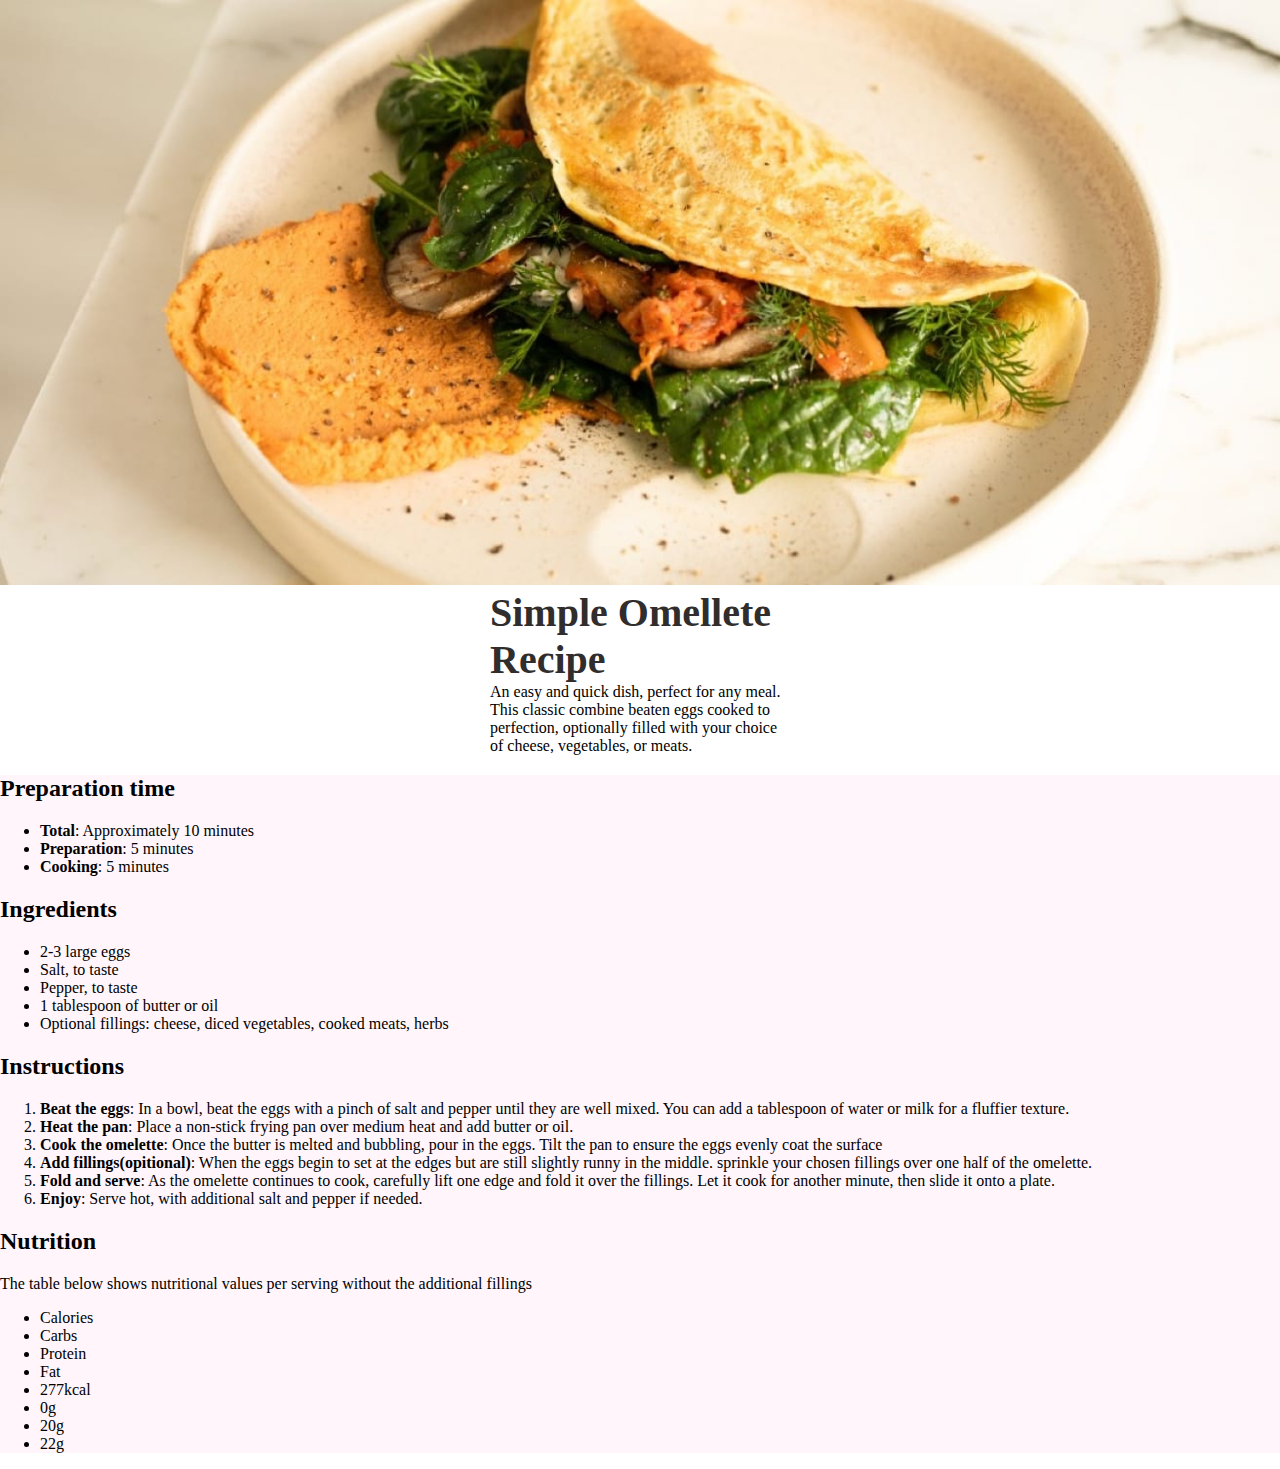
==== Recipe Page/index.html @ ea915dcd "First commit" ====
<!DOCTYPE html>
<html lang="pt-br">
<head>
    <meta charset="UTF-8">
    <meta name="viewport" content="width=device-width, initial-scale=1.0">
    <link rel="shortcut icon" href="assets/images/favicon-32x32.png" type="image/x-icon">
    <link rel="stylesheet" href="style.css">
    <title>Recipe Page</title>
</head>
<body>
    <img src="assets/images/image-omelette.jpeg" alt="Foto de uma omelete">
    <header>
        <h1>Simple Omellete Recipe</h1>
        <p>An easy and quick dish, perfect for any meal. This classic combine beaten eggs cooked to perfection, optionally filled with your choice of cheese, vegetables, or meats.</p>
    </header>

    <main>
        <article>
            <h2>Preparation time</h2>
            <ul class="preparation">
                <li>
                    <strong>Total</strong>: Approximately 10 minutes
                </li>

                <li>
                    <strong>Preparation</strong>: 5 minutes
                </li>

                <li>
                    <strong>Cooking</strong>: 5 minutes
                </li>
            </ul>

            <section class="ingredients">
                <h2>Ingredients</h2>
                <ul>
                    <li>2-3 large eggs</li>
                    <li>Salt, to taste</li>
                    <li>Pepper, to taste</li>
                    <li>1 tablespoon of butter or oil</li>
                    <li>Optional fillings: cheese, diced vegetables, cooked meats, herbs</li>
                </ul>
            </section>

            <section class="instructions">
                <h2>Instructions</h2>
                <ol>
                    <li>
                        <strong>Beat the eggs</strong>: In a bowl, beat the eggs with a pinch of salt and pepper until they are well mixed. You can add a tablespoon of water or milk for a fluffier texture.
                    </li>

                    <li>
                        <strong>Heat the pan</strong>: Place a non-stick frying pan over medium heat and add butter or oil.
                    </li>

                    <li>
                        <strong>Cook the omelette</strong>: Once the butter is melted and bubbling, pour in the eggs. Tilt the pan to ensure the eggs evenly coat the surface 
                    </li>

                    <li>
                        <strong>Add fillings(opitional)</strong>: When the eggs begin to set at the edges but are still slightly runny in the middle. sprinkle your chosen fillings over one half of the omelette.
                    </li>

                    <li>
                        <strong>Fold and serve</strong>: As the omelette continues to cook, carefully lift one edge and fold it over the fillings. Let it cook for another minute, then slide it onto a plate. 
                    </li>

                    <li>
                        <strong>Enjoy</strong>: Serve hot, with additional salt and pepper if needed.
                    </li>
                </ol>
            </section>

            <section class="nutrition">
                <h2>Nutrition</h2>
                <p>The table below shows nutritional values per serving without the additional fillings</p>
                <ul>
                    <li>Calories</li>
                    <li>Carbs</li>
                    <li>Protein</li>
                    <li>Fat</li>
                    <li>277kcal</li>
                    <li>0g</li>
                    <li>20g</li>
                    <li>22g</li>
                </ul>
            </section>
        </article>

        
    </main>

</body>
</html>
---- Recipe Page/style.css ----
@font-face {
    font-family: youngSerif;
    src: url("assets/fonts/young-serif/YoungSerif-Regular.ttf");
}

@font-face {
    font-family: outfit;
    src: url("assets/fonts/outfit/Outfit-VariableFont_wght.ttf");
}

:root {
    --font01: youngSerif;
    --font02: outfit;
    --cor01: hsl(30, 54%, 90%);
    --cor02: hsl(30, 18%, 87%);
    --cor03: hsl(30, 10%, 34%); 
    --cor04: hsl(24, 5%, 18%); 
    --cor05: hsl(14, 45%, 36%); 
    --cor07: hsl(332, 51%, 32%); 
    --cor06: hsl(330, 100%, 98%);
}

body {
    margin: 0px;
    img {
        width: 100%;
    }

}

header {

    h1 {
        color: var(--cor04);
        font-size: 2.5em;
        width: 300px;
        margin: auto;
    }

    p {
        width: 300px;
        margin: auto;
    }
}

main {
    background-color: var(--cor06);
}
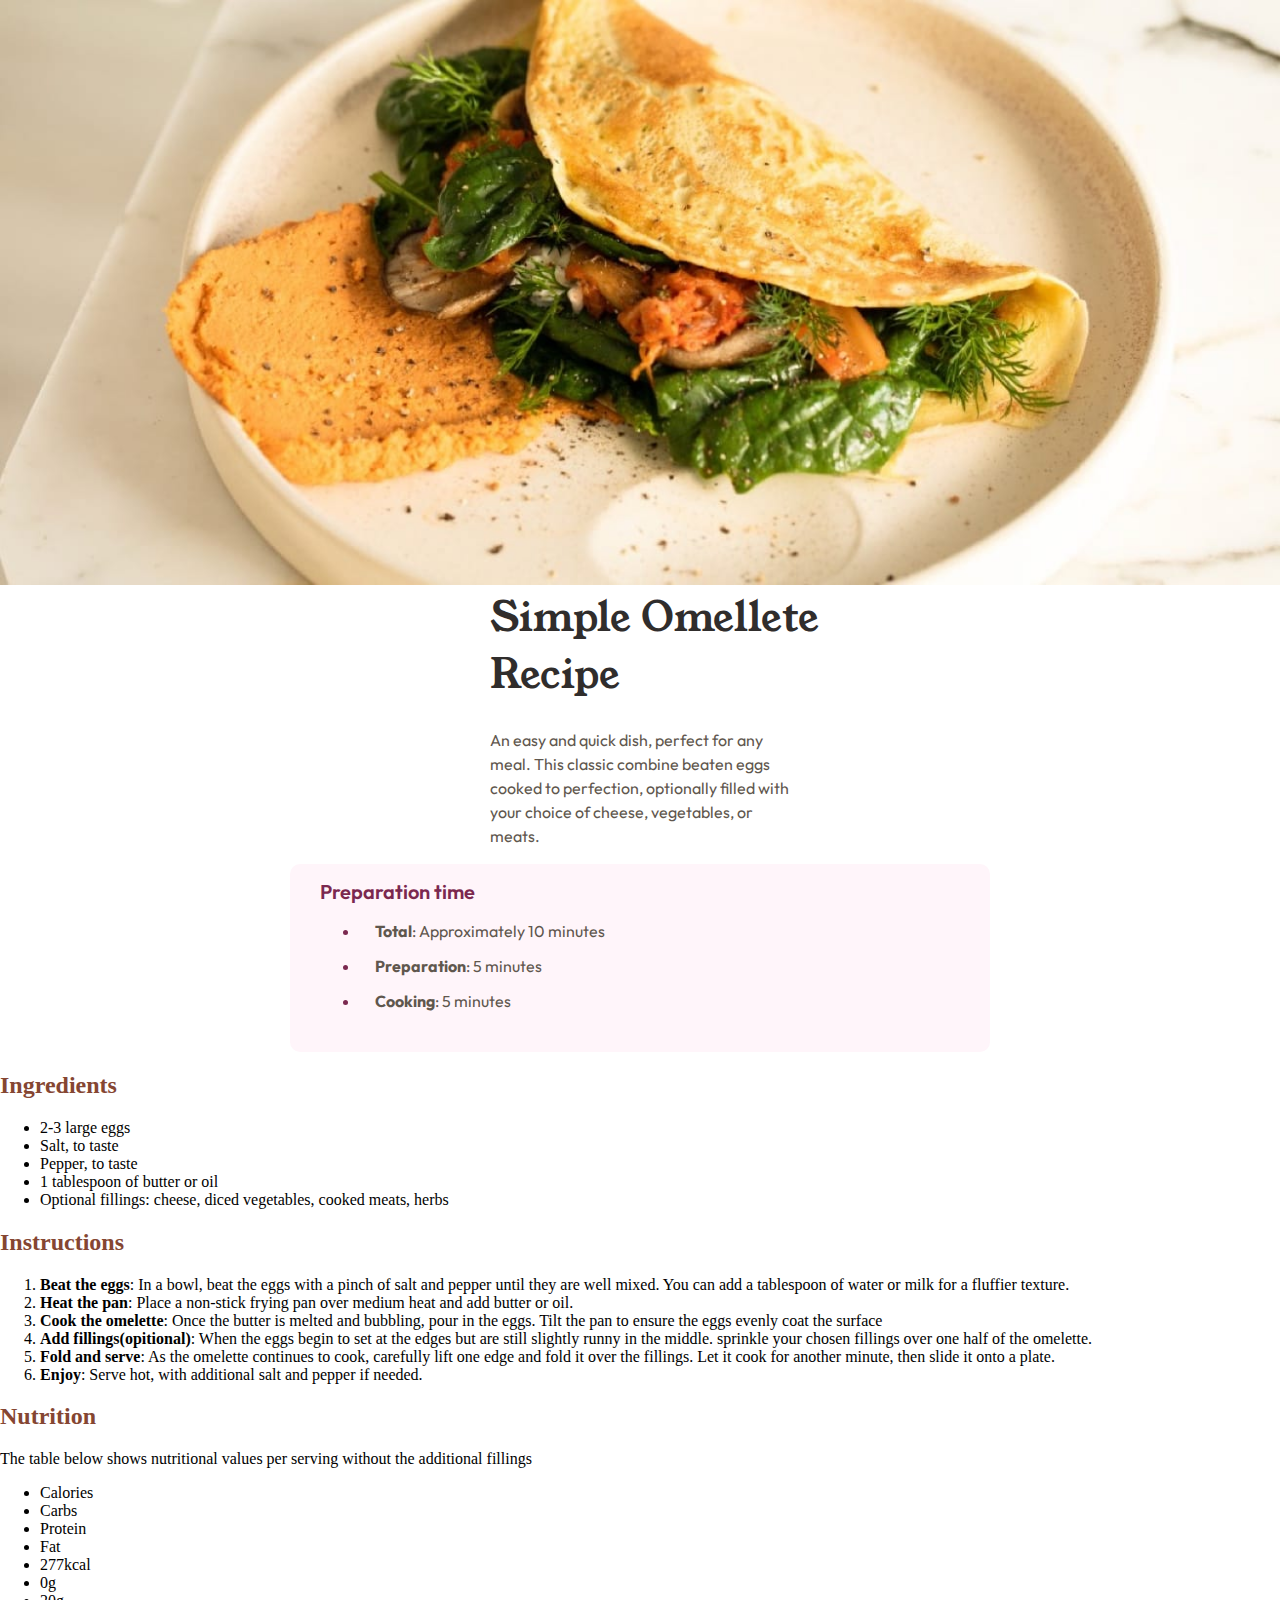
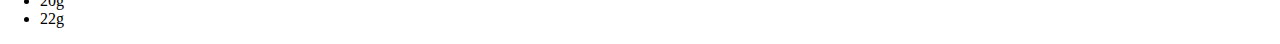
==== commit 1a05bf31: "update" ====
--- a/Recipe Page/index.html
+++ b/Recipe Page/index.html
@@ -16,20 +16,20 @@
 
     <main>
         <article>
-            <h2>Preparation time</h2>
-            <ul class="preparation">
-                <li>
-                    <strong>Total</strong>: Approximately 10 minutes
-                </li>
-
-                <li>
-                    <strong>Preparation</strong>: 5 minutes
-                </li>
-
-                <li>
-                    <strong>Cooking</strong>: 5 minutes
-                </li>
-            </ul>
+            <section class="preparation">
+                <h2>Preparation time</h2>
+                <ul>
+                    <li>
+                        <strong>Total</strong>: Approximately 10 minutes
+                    </li>
+                    <li>
+                        <strong>Preparation</strong>: 5 minutes
+                    </li>
+                    <li>
+                        <strong>Cooking</strong>: 5 minutes
+                    </li>
+                </ul>
+            </section>
 
             <section class="ingredients">
                 <h2>Ingredients</h2>
--- a/Recipe Page/style.css
+++ b/Recipe Page/style.css
@@ -2,15 +2,64 @@
     font-family: youngSerif;
     src: url("assets/fonts/young-serif/YoungSerif-Regular.ttf");
 }
+
 
 @font-face {
     font-family: outfit;
     src: url("assets/fonts/outfit/Outfit-VariableFont_wght.ttf");
 }
 
+@font-face {
+    font-family: outfitRegular;
+    src: url(assets/fonts/outfit/static/Outfit-Regular.ttf);
+}
+
+@font-face {
+    font-family: outfitLight;
+    src: url(assets/fonts/outfit/static/Outfit-Light.ttf);
+}
+
+@font-face {
+    font-family: outfitMedium;
+    src: url(assets/fonts/outfit/static/Outfit-Medium.ttf);
+}
+
+@font-face {
+    font-family: outfitSemiBold;
+    src: url(assets/fonts/outfit/static/Outfit-SemiBold.ttf);
+}
+
+@font-face {
+    font-family: outfitBold;
+    src: url(assets/fonts/outfit/static/Outfit-Bold.ttf);
+}
+
+@font-face {
+    font-family: outfitBlack;
+    src: url(assets/fonts/outfit/static/Outfit-Black.ttf);
+}
+
+@font-face {
+    font-family: outfitExBold;
+    src: url(assets/fonts/outfit/static/Outfit-ExtraBold.ttf);
+}
+
+@font-face {
+    font-family: outfitThin;
+    src: url(assets/fonts/outfit/static/Outfit-Thin.ttf);
+}
+
 :root {
     --font01: youngSerif;
     --font02: outfit;
+    --font03: outfitRegular;
+    --font04: outfitLight;
+    --font05: outfitMedium;
+    --font06: outfitSemiBold;
+    --font07: outfitBold;
+    --font08: outfitBlack;
+    --font09: outfitExBold;
+    --font10: outfitThin;
     --cor01: hsl(30, 54%, 90%);
     --cor02: hsl(30, 18%, 87%);
     --cor03: hsl(30, 10%, 34%); 
@@ -20,8 +69,11 @@
     --cor06: hsl(330, 100%, 98%);
 }
 
+
+
 body {
     margin: 0px;
+    
     img {
         width: 100%;
     }
@@ -29,20 +81,65 @@
 }
 
 header {
-
+    width: 300px;
+    margin: auto;
     h1 {
+        width: 400px;
+        font-family: var(--font01);
+        font-weight: 500;
         color: var(--cor04);
         font-size: 2.5em;
-        width: 300px;
-        margin: auto;
+        margin-top: 0px;
+       margin-bottom: 25px;
     }
 
     p {
-        width: 300px;
-        margin: auto;
+        font-family: var(--font02);
+        color: var(--cor03);
+        line-height: 1.5em;
+
     }
 }
 
 main {
-    background-color: var(--cor06);
+    
+    
+    article {
+        h2 {
+            color: var(--cor05);
+        }
+        .preparation {
+            background-color: var(--cor06);
+            width: 50%;
+            margin: auto;
+            border-radius: 10px;
+            padding: 10px 30px;
+            h2 {
+                font-family: var(--font02);
+                font-size: 20px;
+                font-weight: 600;
+                color: var(--cor07);
+                margin-top: 5px;
+            }
+
+            ul {
+                li {
+                    font-family: var(--font02);
+                    color: var(--cor03);
+                    padding-bottom: 15px;
+                    padding-left: 15px;
+                    
+                    strong {
+                        color: var(--cor03);
+                        font-weight: 700;
+                    }
+                }
+                li::marker {
+                    color: var(--cor07);
+                    
+                }
+                
+            }
+        }
+    }
 }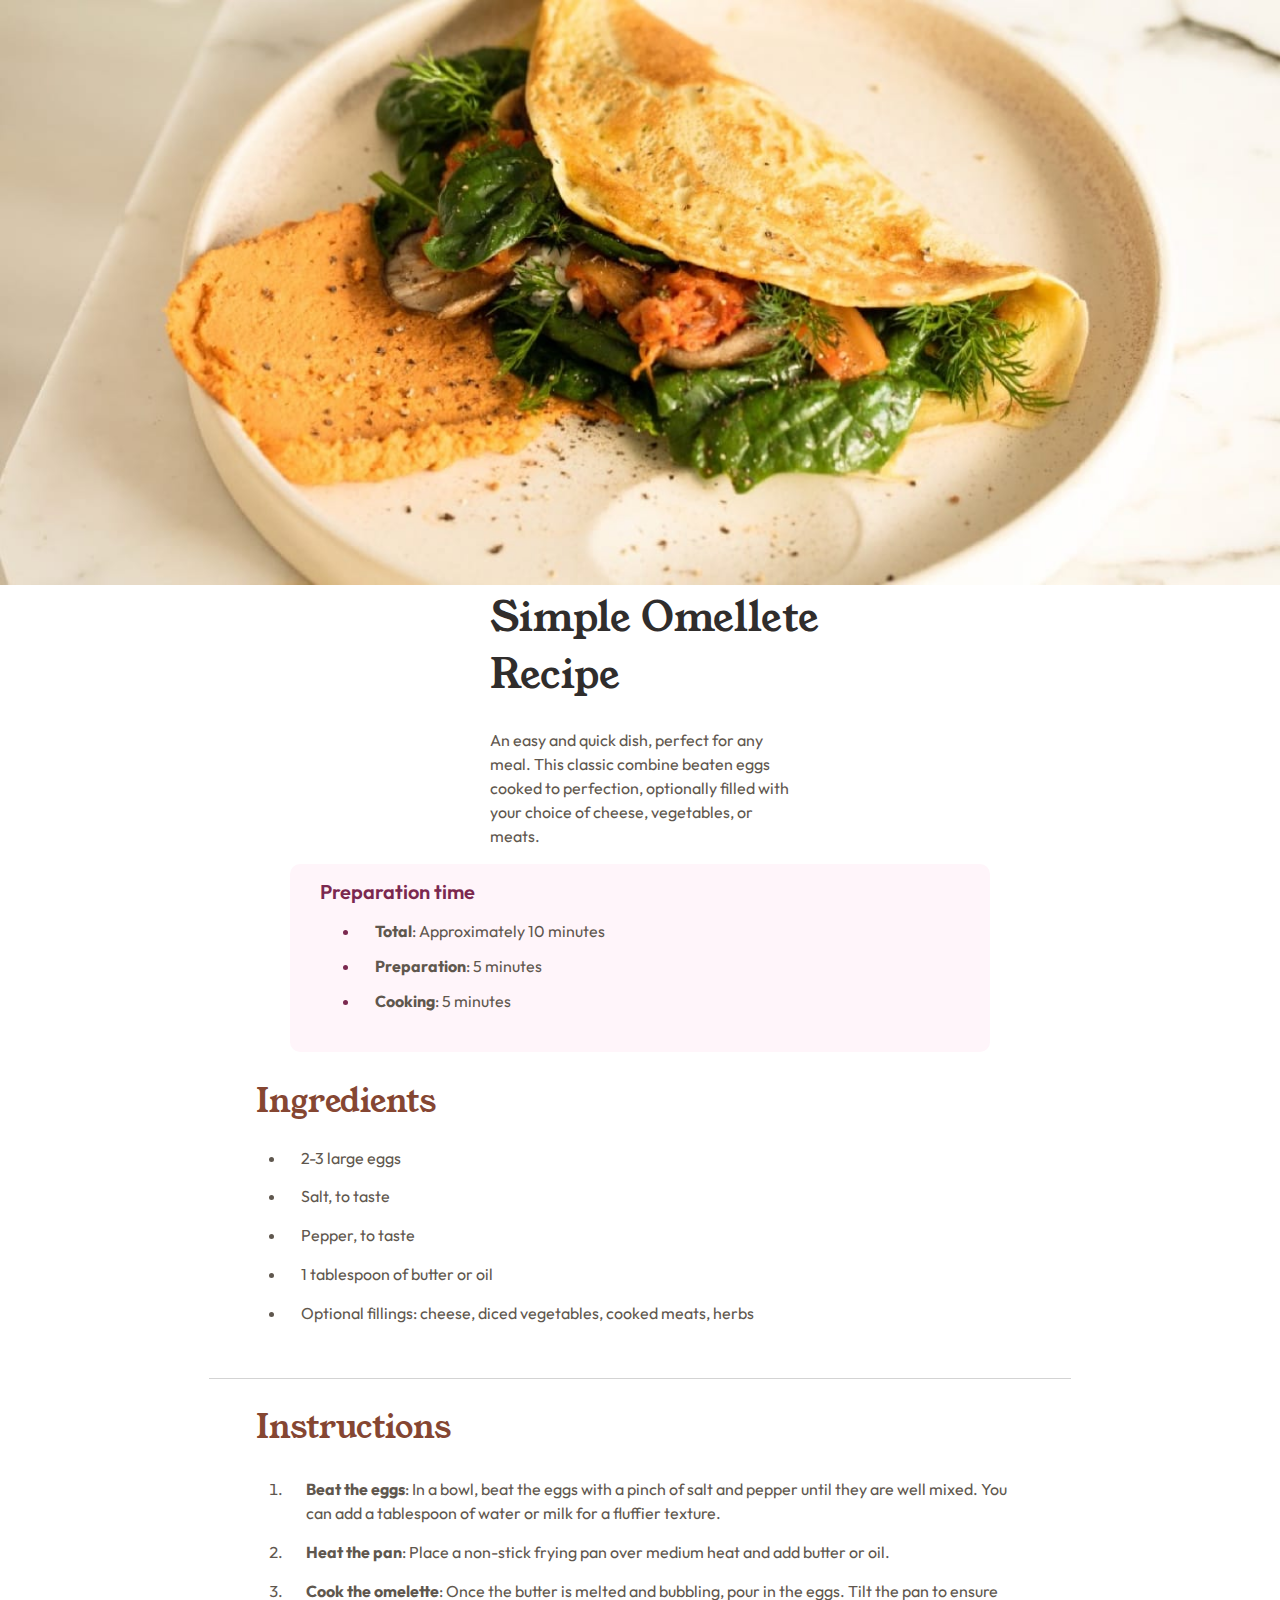
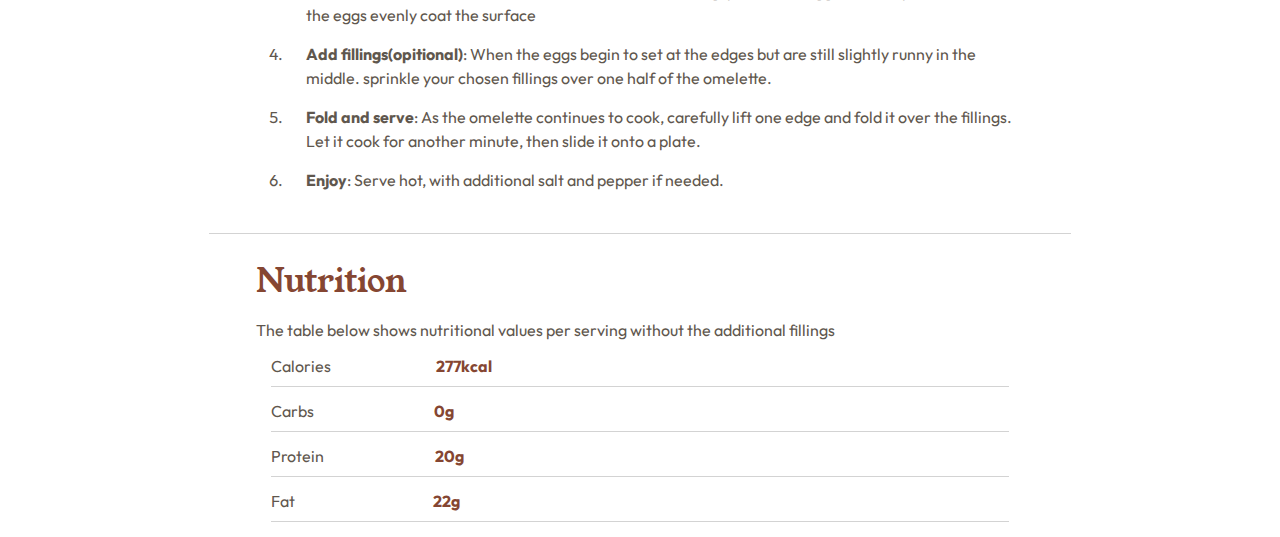
==== commit ee7e9ae8: "test update" ====
--- a/Recipe Page/index.html
+++ b/Recipe Page/index.html
@@ -74,15 +74,13 @@
             <section class="nutrition">
                 <h2>Nutrition</h2>
                 <p>The table below shows nutritional values per serving without the additional fillings</p>
-                <ul>
-                    <li>Calories</li>
-                    <li>Carbs</li>
-                    <li>Protein</li>
-                    <li>Fat</li>
-                    <li>277kcal</li>
-                    <li>0g</li>
-                    <li>20g</li>
-                    <li>22g</li>
+                <ul type="none">
+                    <li>Calories<strong>277kcal</strong></li>
+                    <li>Carbs<strong class="carb">0g</strong></li>
+                    <li>Protein<strong class="prot">20g</strong></li>
+                    <li>Fat<strong class="fat">22g</strong></li>
+                    
+        
                 </ul>
             </section>
         </article>
--- a/Recipe Page/style.css
+++ b/Recipe Page/style.css
@@ -62,18 +62,19 @@
     --font10: outfitThin;
     --cor01: hsl(30, 54%, 90%);
     --cor02: hsl(30, 18%, 87%);
-    --cor03: hsl(30, 10%, 34%); 
-    --cor04: hsl(24, 5%, 18%); 
-    --cor05: hsl(14, 45%, 36%); 
-    --cor07: hsl(332, 51%, 32%); 
+    --cor03: hsl(30, 10%, 34%);
+    --cor04: hsl(24, 5%, 18%);
+    --cor05: hsl(14, 45%, 36%);
+    --cor07: hsl(332, 51%, 32%);
     --cor06: hsl(330, 100%, 98%);
 }
+
 
 
 
 body {
     margin: 0px;
-    
+
     img {
         width: 100%;
     }
@@ -83,6 +84,7 @@
 header {
     width: 300px;
     margin: auto;
+
     h1 {
         width: 400px;
         font-family: var(--font01);
@@ -90,7 +92,7 @@
         color: var(--cor04);
         font-size: 2.5em;
         margin-top: 0px;
-       margin-bottom: 25px;
+        margin-bottom: 25px;
     }
 
     p {
@@ -102,18 +104,35 @@
 }
 
 main {
-    
-    
     article {
         h2 {
             color: var(--cor05);
-        }
+            font-family: var(--font01);
+            font-weight: lighter;
+            font-size: 2em;
+        }
+
+        section {
+            width: 60%;
+            margin: auto;
+
+            li::marker {
+                color: var(--cor0);
+            }
+
+            li {
+                font-family: var(--font02);
+                color: var(--cor03);
+            }
+        }
+
         .preparation {
             background-color: var(--cor06);
             width: 50%;
             margin: auto;
             border-radius: 10px;
             padding: 10px 30px;
+
             h2 {
                 font-family: var(--font02);
                 font-size: 20px;
@@ -128,18 +147,94 @@
                     color: var(--cor03);
                     padding-bottom: 15px;
                     padding-left: 15px;
-                    
+
                     strong {
                         color: var(--cor03);
                         font-weight: 700;
                     }
                 }
+
                 li::marker {
                     color: var(--cor07);
+
+                }
+
+            }
+        }
+
+        .ingredients {
+            box-shadow: 0px 1px rgba(0, 0, 0, 0.171);
+            padding-bottom: 25px;
+            padding-left: 47px;
+            padding-right: 47px;
+            
+            h2 {
+                margin-bottom: 20px;
+            }
+
+            ul {
+                padding-left: 30px;
+                
+                li{
+                    padding-left: 15px;
+                    padding-bottom: 10px;
+                    line-height: 1.8em;
+                }
+            }
+        }
+
+        .instructions {
+            box-shadow: 0px 1px rgba(0, 0, 0, 0.171);
+            padding-bottom: 10px;
+            padding-left: 47px;
+            padding-right: 47px;
+
+            ol {
+                padding-left: 30px;
+                li {
+                    padding-left: 20px;
+                    padding-bottom: 15px;
+                    line-height: 1.5em;
                     
                 }
-                
-            }
-        }
+            }
+        }
+
+        .nutrition {
+            font-family: var(--font02);
+            color: var(--cor03);
+
+            h2 {
+                margin-bottom: 15px;
+            }
+
+            ul {
+                padding-left: 0;
+                li {
+                    box-shadow: 0px 1px rgba(0, 0, 0, 0.171);  
+                    padding-bottom: 10px; 
+                    margin: 15px;
+                    strong {
+                        padding-left: 105px;
+                        color: var(--cor05);
+                    }
+                    
+                    .carb {
+                        padding-left: 120px;
+                    }
+
+                    .prot {
+                        padding-left: 111px;
+                    }
+
+                    .fat {
+                        padding-left: 138px;    
+                    }
+                }
+               
+            }
+
+        }
+
     }
 }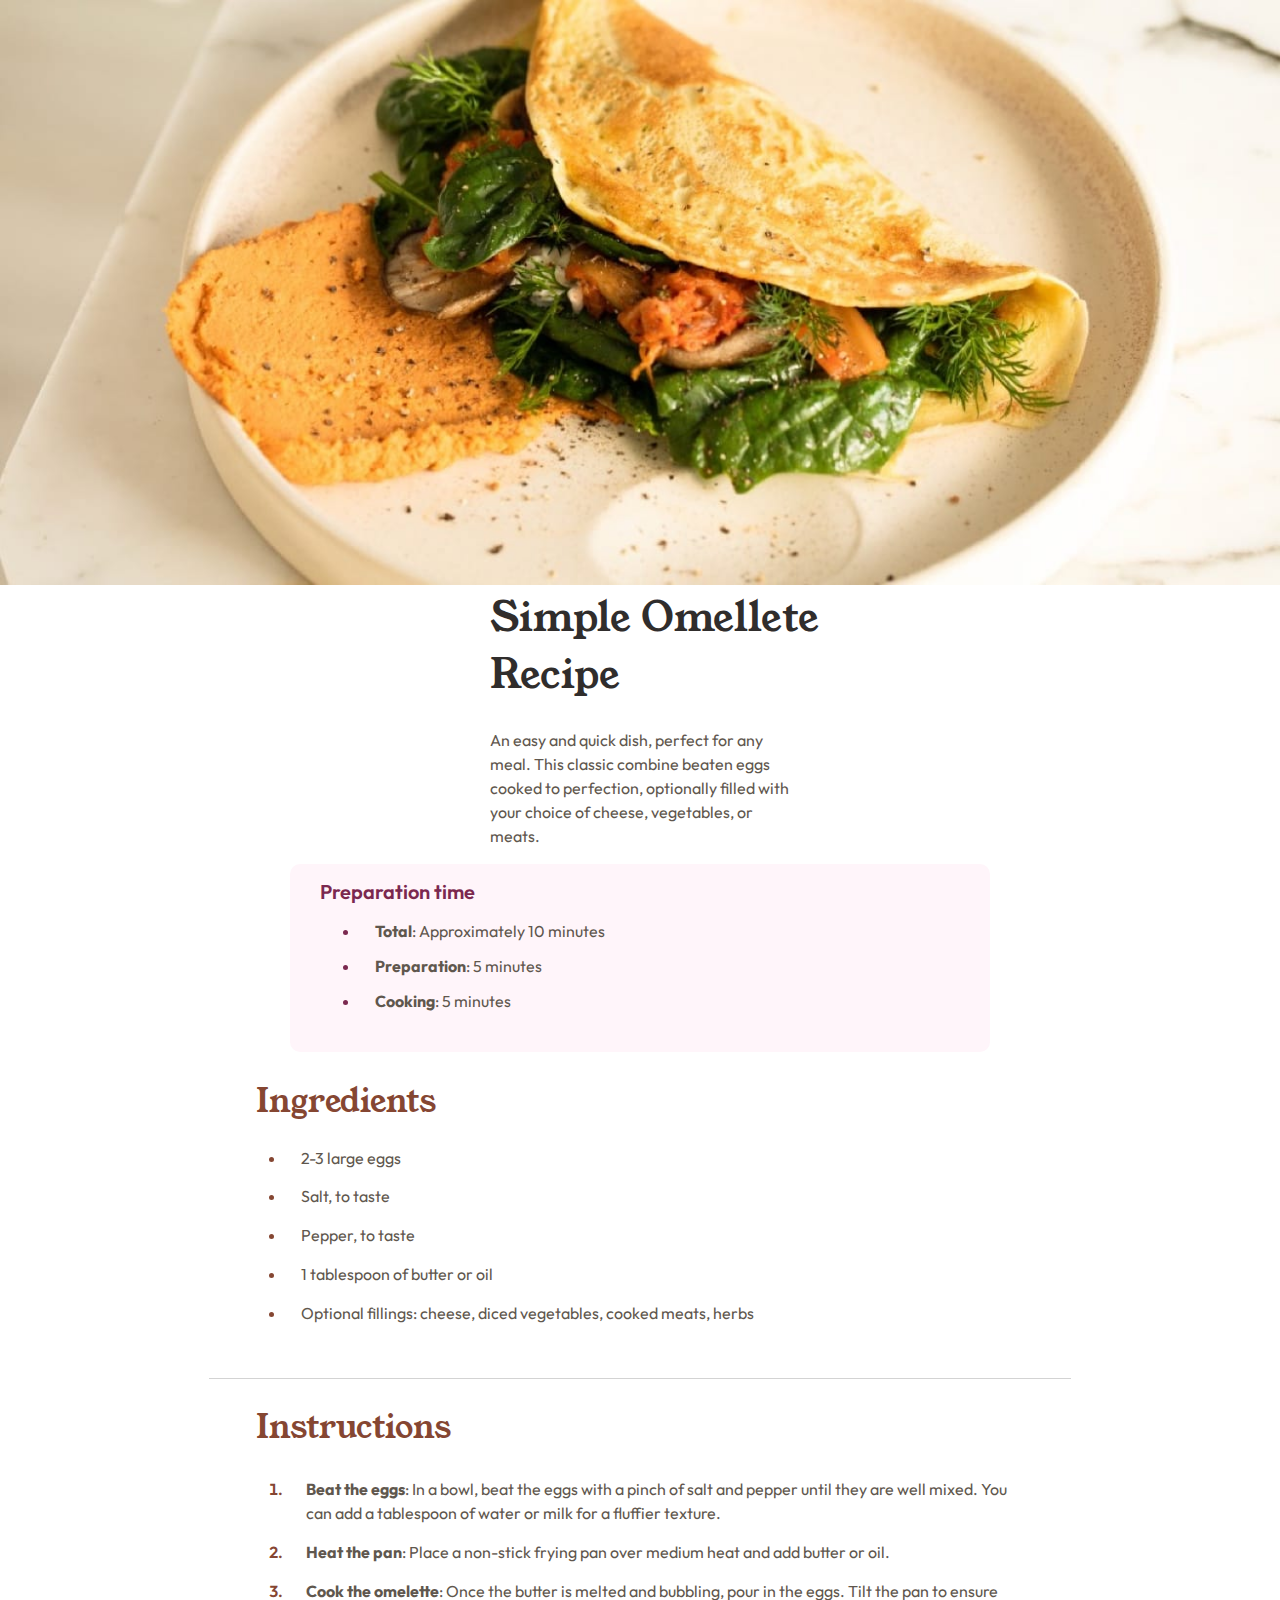
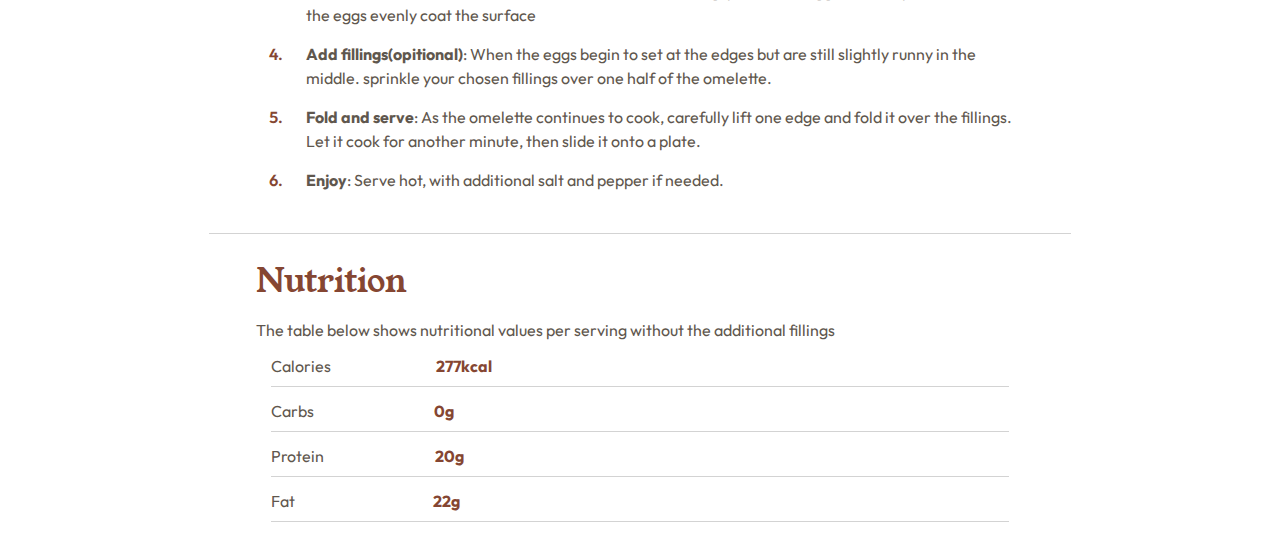
==== commit cbe334df: "Final commit" ====
--- a/Recipe Page/index.html
+++ b/Recipe Page/index.html
@@ -8,14 +8,17 @@
     <title>Recipe Page</title>
 </head>
 <body>
-    <img src="assets/images/image-omelette.jpeg" alt="Foto de uma omelete">
-    <header>
-        <h1>Simple Omellete Recipe</h1>
-        <p>An easy and quick dish, perfect for any meal. This classic combine beaten eggs cooked to perfection, optionally filled with your choice of cheese, vegetables, or meats.</p>
-    </header>
+    
+    
+    
+    <main>
+        <img src="assets/images/image-omelette.jpeg" alt="Foto de uma omelete">
+        <article>
+            <section class="header">
+                <h1>Simple Omellete Recipe</h1>
+                <p>An easy and quick dish, perfect for any meal. This classic combine beaten eggs cooked to perfection, optionally filled with your choice of cheese, vegetables, or meats.</p>
+            </section>
 
-    <main>
-        <article>
             <section class="preparation">
                 <h2>Preparation time</h2>
                 <ul>
--- a/Recipe Page/style.css
+++ b/Recipe Page/style.css
@@ -81,27 +81,6 @@
 
 }
 
-header {
-    width: 300px;
-    margin: auto;
-
-    h1 {
-        width: 400px;
-        font-family: var(--font01);
-        font-weight: 500;
-        color: var(--cor04);
-        font-size: 2.5em;
-        margin-top: 0px;
-        margin-bottom: 25px;
-    }
-
-    p {
-        font-family: var(--font02);
-        color: var(--cor03);
-        line-height: 1.5em;
-
-    }
-}
 
 main {
     article {
@@ -112,12 +91,35 @@
             font-size: 2em;
         }
 
+        .header {
+            width: 300px;
+            margin: auto;
+
+            h1 {
+                width: 400px;
+                font-family: var(--font01);
+                font-weight: 500;
+                color: var(--cor04);
+                font-size: 2.5em;
+                margin-top: 0px;
+                margin-bottom: 25px;
+            }
+
+            p {
+                font-family: var(--font02);
+                color: var(--cor03);
+                line-height: 1.5em;
+
+            }
+        }
+
         section {
             width: 60%;
             margin: auto;
 
             li::marker {
-                color: var(--cor0);
+                color: var(--cor05);
+                font-weight: 600;
             }
 
             li {
@@ -167,15 +169,15 @@
             padding-bottom: 25px;
             padding-left: 47px;
             padding-right: 47px;
-            
+
             h2 {
                 margin-bottom: 20px;
             }
 
             ul {
                 padding-left: 30px;
-                
-                li{
+
+                li {
                     padding-left: 15px;
                     padding-bottom: 10px;
                     line-height: 1.8em;
@@ -191,11 +193,12 @@
 
             ol {
                 padding-left: 30px;
+
                 li {
                     padding-left: 20px;
                     padding-bottom: 15px;
                     line-height: 1.5em;
-                    
+
                 }
             }
         }
@@ -209,17 +212,21 @@
             }
 
             ul {
-                padding-left: 0;
-                li {
-                    box-shadow: 0px 1px rgba(0, 0, 0, 0.171);  
-                    padding-bottom: 10px; 
+                padding-left: 0px;
+
+                li {
+                    box-shadow: 0px 1px rgba(0, 0, 0, 0.171);
+                    padding-bottom: 10px;
                     margin: 15px;
+
                     strong {
+
                         padding-left: 105px;
                         color: var(--cor05);
                     }
-                    
+
                     .carb {
+
                         padding-left: 120px;
                     }
 
@@ -228,13 +235,115 @@
                     }
 
                     .fat {
-                        padding-left: 138px;    
-                    }
-                }
-               
+                        padding-left: 138px;
+                    }
+                }
+
             }
 
         }
 
     }
+}
+
+
+@media (min-width: 1440px) {
+    body {
+        background-color: var(--cor01);
+    }
+
+    main {
+        display: flex;
+        flex-direction: column;
+        align-items: center;
+        background-color: white;
+        width: 52%;
+        margin: auto;
+        margin-top: 100px;
+        margin-bottom: 100px;
+        border-radius: 20px;
+        padding-top: 30px;
+        
+        img {          
+            width: 90%;
+            border-radius: 10px;
+            margin-bottom: 30px;
+        }
+
+        article {
+            
+            section {
+                margin: 0px;
+                margin-left: 38px;
+                padding-right: 100px;
+            }
+
+            .header {
+                width: 100%;
+
+                h1 {
+                    font-size: 2.5em;
+                    display: inline;
+                    margin-left: 35px;
+                    
+                    
+                }
+
+                p {
+                    margin-left: 35px;
+                    margin-bottom: 35px;
+                }
+
+                
+            }
+
+            .preparation {
+                margin: 0px;
+                margin-left: 30px;
+                width: 82%;
+                
+                h2 {
+                    margin-left: 15px;
+                }
+            }
+
+            .ingredients {
+                padding-right: 170px;
+                margin: 0px;
+                margin-bottom: 25px;
+                margin-left: 45px;
+                padding: 0px;
+                padding-bottom: 5px;
+                width: 665px;
+
+            }
+
+            .instructions {
+                padding: 0px;
+                padding-bottom: 5px;
+                width: 665px;
+                margin: 0px;
+                margin-left: 45px;
+            }
+
+            .nutrition {
+                padding-right: 0px;
+                padding-left: 45px;
+                padding-bottom: 30px;
+                margin: 0px;
+                width: 665px;
+
+                li {
+                    margin-left: 0px;
+                    padding-left: 15px;
+                    
+                    strong {
+                        margin-left: 145px;
+                    }
+
+                }
+            }
+        }
+
+}
 }